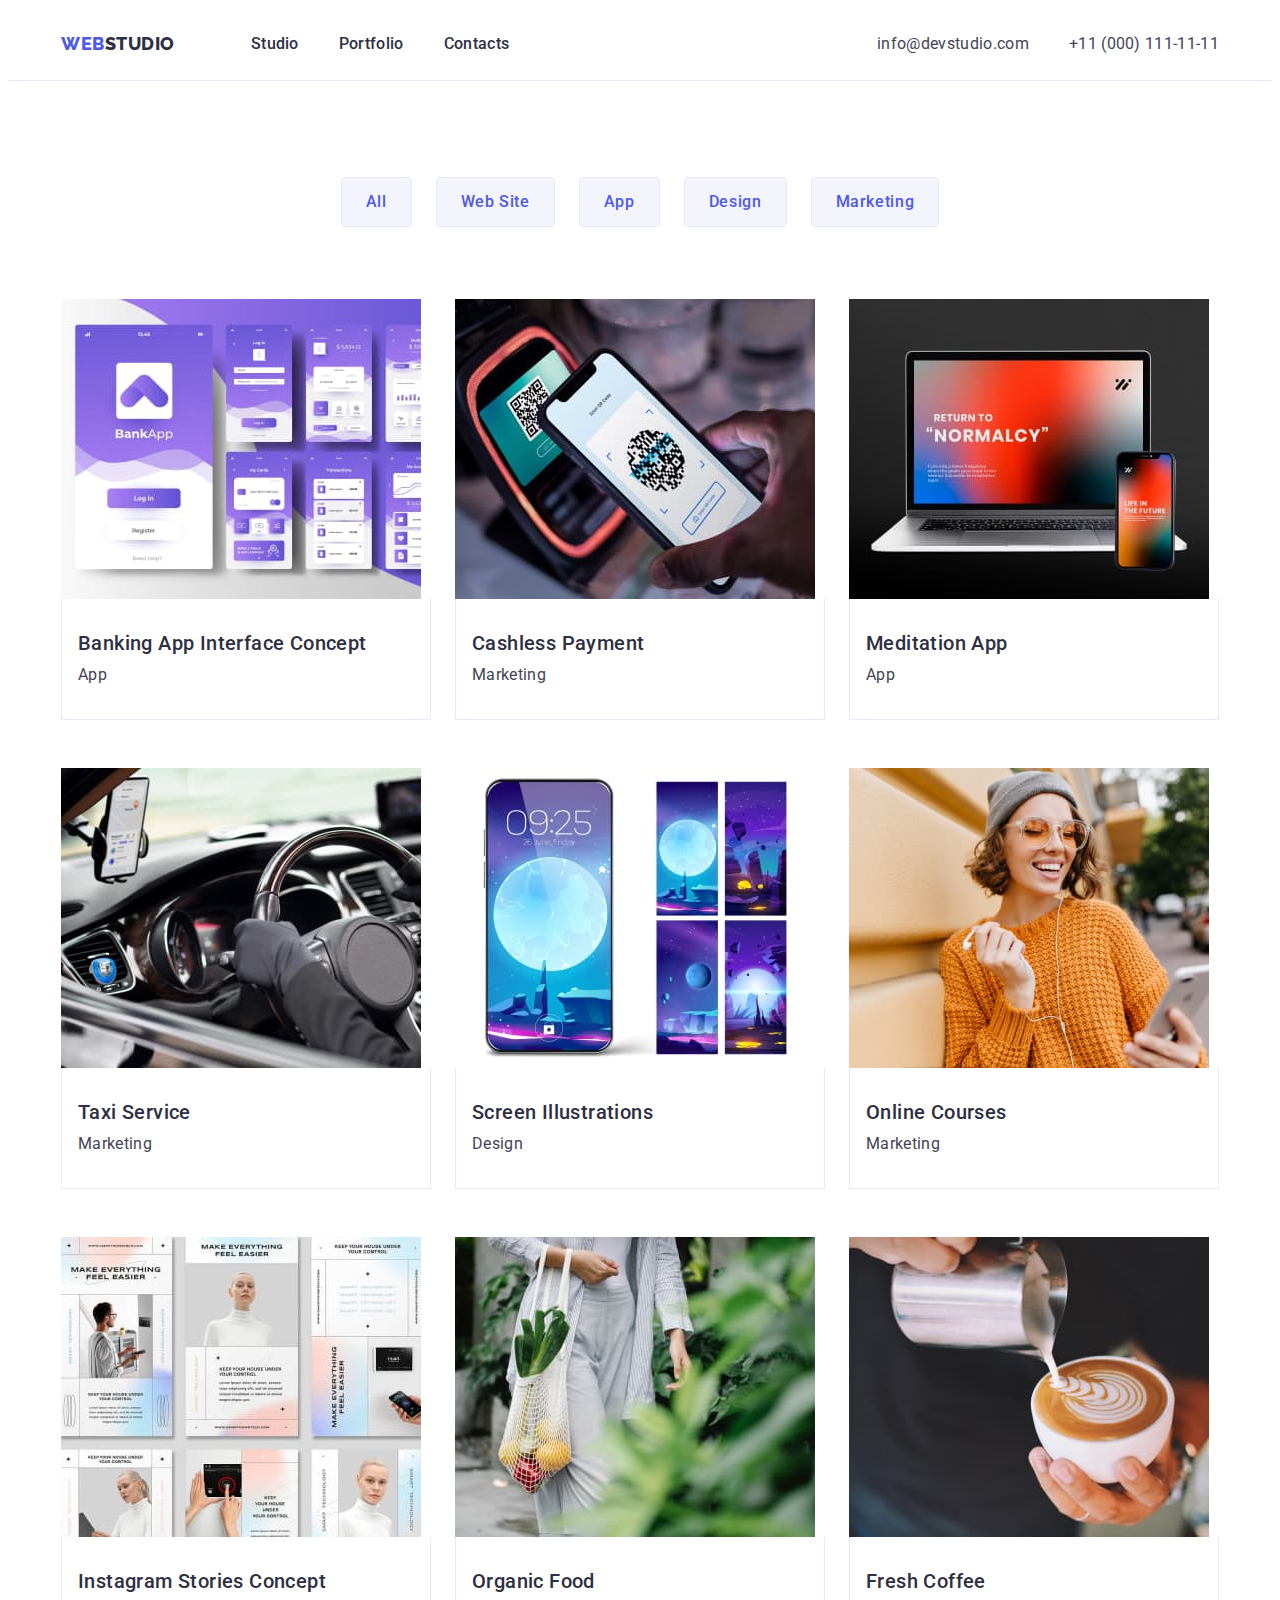
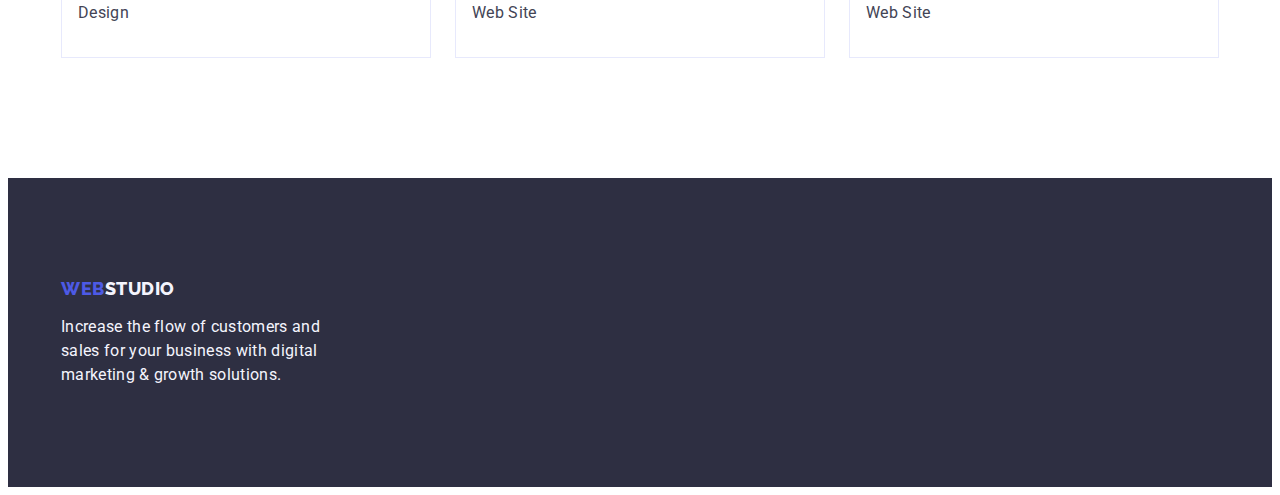
==== portfolio.html @ b285c912 "Initial commit" ====
<!DOCTYPE html>
<html lang="en">
  <head>
    <meta charset="UTF-8" />
    <meta http-equiv="X-UA-Compatible" content="IE=edge" />
    <meta name="viewport" content="width=device-width, initial-scale=1.0" />
    <title>Webstudio</title>
    <link rel="preconnect" href="https://fonts.googleapis.com" />
    <link rel="preconnect" href="https://fonts.gstatic.com" crossorigin />
    <link
      href="https://fonts.googleapis.com/css2?family=Raleway:wght@800&family=Roboto:wght@400;500;700;900&display=swap"
      rel="stylesheet"
    />
    <link
      rel="stylesheet"
      href="https://cdnjs.cloudflare.com/ajax/libs/modern-normalize/2.0.0/modern-normalize.min.css"
      integrity="sha512-4xo8blKMVCiXpTaLzQSLSw3KFOVPWhm/TRtuPVc4WG6kUgjH6J03IBuG7JZPkcWMxJ5huwaBpOpnwYElP/m6wg=="
      crossorigin="anonymous"
      referrerpolicy="no-referrer"
    />
    <link rel="stylesheet" href="./css/styles.css" />
  </head>

  <body>
    <header class="header">
      <div class="container header-container">
        <nav class="header-nav">
          <a href="./index.html" class="header-logo link"
            >Web<span class="header-logo-part">Studio</span></a
          >
          <ul class="header-list list">
            <li class="header-item">
              <a href="./index.html" class="header-link link">Studio</a>
            </li>
            <li class="header-item">
              <a href="./portfolio.html" class="header-link link">Portfolio</a>
            </li>
            <li class="header-item">
              <a href="" class="header-link link">Contacts</a>
            </li>
          </ul>
        </nav>
        <address class="address">
          <ul class="address-list list">
            <li class="address-item">
              <a href="mailto:info@devstudio.com" class="address-link link"
                >info@devstudio.com</a
              >
            </li>
            <li class="address-item">
              <a href="tel:+110001111111" class="address-link link"
                >+11 (000) 111-11-11</a
              >
            </li>
          </ul>
        </address>
      </div>
    </header>

    <main>
      <section class="filter">
        <div class="container">
          <h1 hidden class="filter-title">Filter</h1>
          <ul class="filter-list list">
            <li>
              <button type="button" class="filter-btn">All</button>
            </li>
            <li>
              <button type="button" class="filter-btn">Web Site</button>
            </li>
            <li>
              <button type="button" class="filter-btn">App</button>
            </li>
            <li>
              <button type="button" class="filter-btn">Design</button>
            </li>
            <li>
              <button type="button" class="filter-btn">Marketing</button>
            </li>
          </ul>

          <ul class="portfolio-list list">
            <li class="portfolio-item">
              <a href="" class="portfolio-link link">
                <img
                  src="./images/our-projects-1.jpg"
                  alt="bank application screen"
                  width="360"
                  height="300"
                />
                <div class="portfolio-name">
                  <h2 class="portfolio-item-title">
                    Banking App Interface Concept
                  </h2>
                  <p class="portfolio-item-text">App</p>
                </div></a
              >
            </li>
            <li class="portfolio-item">
              <a href="" class="portfolio-link link">
                <img
                  src="./images/our-projects-2.jpg"
                  alt="the phone reads the QR-code for contactless payments"
                  width="360"
                  height="300"
                />
                <div class="portfolio-name">
                  <h2 class="portfolio-item-title">Cashless Payment</h2>
                  <p class="portfolio-item-text">Marketing</p>
                </div></a
              >
            </li>
            <li class="portfolio-item">
              <a href="" class="portfolio-link link">
                <img
                  src="./images/our-projects-3.jpg"
                  alt="application screensaver image on phone and laptop screens"
                  width="360"
                  height="300"
                />
                <div class="portfolio-name">
                  <h2 class="portfolio-item-title">Meditation App</h2>
                  <p class="portfolio-item-text">App</p>
                </div></a
              >
            </li>
            <li class="portfolio-item">
              <a href="" class="portfolio-link link">
                <img
                  src="./images/our-projects-4.jpg"
                  alt="car helm"
                  width="360"
                  height="300"
                />
                <div class="portfolio-name">
                  <h2 class="portfolio-item-title">Taxi Service</h2>
                  <p class="portfolio-item-text">Marketing</p>
                </div></a
              >
            </li>
            <li class="portfolio-item">
              <a href="" class="portfolio-link link">
                <img
                  src="./images/our-projects-5.jpg"
                  alt="phone screen and four screensaver images"
                  width="360"
                  height="300"
                />
                <div class="portfolio-name">
                  <h2 class="portfolio-item-title">Screen Illustrations</h2>
                  <p class="portfolio-item-text">Design</p>
                </div></a
              >
            </li>
            <li class="portfolio-item">
              <a href="" class="portfolio-link link">
                <img
                  src="./images/our-projects-6.jpg"
                  alt="a girl with a phone"
                  width="360"
                  height="300"
                />
                <div class="portfolio-name">
                  <h2 class="portfolio-item-title">Online Courses</h2>
                  <p class="portfolio-item-text">Marketing</p>
                </div></a
              >
            </li>
            <li class="portfolio-item">
              <a href="" class="portfolio-link link">
                <img
                  src="./images/our-projects-7.jpg"
                  alt="page design options"
                  width="360"
                  height="300"
                />
                <div class="portfolio-name">
                  <h2 class="portfolio-item-title">
                    Instagram Stories Concept
                  </h2>
                  <p class="portfolio-item-text">Design</p>
                </div></a
              >
            </li>
            <li class="portfolio-item">
              <a href="" class="portfolio-link link">
                <img
                  src="./images/our-projects-8.jpg"
                  alt="Grid with vegetables and fruits"
                  width="360"
                  height="300"
                />
                <div class="portfolio-name">
                  <h2 class="portfolio-item-title">Organic Food</h2>
                  <p class="portfolio-item-text">Web Site</p>
                </div></a
              >
            </li>
            <li class="portfolio-item">
              <a href="" class="portfolio-link link">
                <img
                  src="./images/our-projects-9.jpg"
                  alt="Cup of coffee"
                  width="360"
                  height="300"
                />
                <div class="portfolio-name">
                  <h2 class="portfolio-item-title">Fresh Coffee</h2>
                  <p class="portfolio-item-text">Web Site</p>
                </div></a
              >
            </li>
          </ul>
        </div>
      </section>
    </main>

    <footer class="footer">
      <div class="container">
        <a href="./index.html" class="footer-logo link"
          >Web<span class="footer-logo-part">Studio</span></a
        >
        <p class="footer-text">
          Increase the flow of customers and sales for your business with
          digital marketing & growth solutions.
        </p>
      </div>
    </footer>
  </body>
</html>
---- css/styles.css ----
:root {
  --first-title-color: #2e2f42;
  --second-title-color: #434455;
  --first-logo: #4d5ae5;
  --first-btm-color: #ffffff;
  --second-btm-color: #4d5ae5;
  --first-background-btn: #f4f4fd;
  --border-btn: #e7e9fc;
}

body {
  font-family: "Roboto", sans-serif;
  color: #434455;
  background-color: #ffffff;
}

p,
h1,
h2,
h3 {
  margin: 0;
}

ul {
  margin: 0;
  padding: 0;
}

img {
  display: block;
  max-width: 100%;
  height: auto;
}

.list {
  list-style: none;
}

.link {
  text-decoration: none;
}

.visually-hidden {
  position: absolute;
  width: 1px;
  height: 1px;
  margin: -1px;
  border: 0;
  padding: 0;
  white-space: nowrap;
  clip-path: inset(100%);
  clip: rect(0 0 0 0);
  overflow: hidden;
}

.container {
  width: 1158px;
  padding: 0 15px;
  margin: 0 auto;
}

/** INDEX HTML  **/
/* Heder-nav */
.header {
  border-bottom: 1px solid #e7e9fc;
}

.header-logo {
  display: block;
  padding-top: 24px;
  padding-bottom: 24px;
  margin-right: 76px;

  color: var(--first-logo);
  font-family: "Raleway", sans-serif;
  font-weight: 800;
  font-size: 18px;
  line-height: 1.17;
  letter-spacing: 0.03em;
  text-transform: uppercase;
}

.header-logo-part {
  color: #2e2f42;
}

.header-container {
  display: flex;
  align-items: center;
  padding: 0 15px;
  margin: 0 auto;
}

.header-nav {
  display: flex;
  align-items: center;
}

.header-list {
  display: flex;
  gap: 40px;
}

.header-link {
  display: block;
  padding-top: 24px;
  padding-bottom: 24px;

  color: var(--first-title-color);
  font-weight: 500;
  font-size: 16px;
  line-height: 1.5;
  letter-spacing: 0.02em;
}

.header-link:hover,
.header-link:focus {
  color: #404bbf;
}

/* Address */
.address {
  font-style: normal;
  margin-left: auto;
}

.address-list {
  display: flex;
  align-items: center;
  /* justify-content: flex-end; */
  gap: 40px;
}

.address-link {
  display: block;
  padding-top: 24px;
  padding-bottom: 24px;

  color: var(--second-title-color);
  font-size: 16px;
  line-height: 1.5;
  letter-spacing: 0.02em;
}

.address-link:hover,
.address-link:focus {
  color: #404bbf;
}

/* Hero */
.hero {
  background: #2e2f42;
  text-align: center;
  padding: 188px 0;
}

.hero-title {
  display: flex;
  color: #ffffff;
  font-size: 56px;
  line-height: 1.07;
  text-align: center;
  letter-spacing: 0.02em;
  max-width: 496px;
  margin: 0 auto 48px;
}

.hero-btn {
  display: block;
  margin: 0 auto;
  border: none;
  min-width: 169px;
  height: 56px;
  color: var(--first-btm-color);
  font-family: inherit;
  font-style: normal;
  font-weight: 500;
  font-size: 16px;
  line-height: 1.5;
  letter-spacing: 0.04em;
  background: #4d5ae5;
  cursor: pointer;
  border-radius: 4px;
  padding: 16px 32px;
}

.hero-btn:hover,
.hero-btn:focus {
  background-color: #404bbf;
}

/* About */
.about {
  padding: 120px 0;
}

.about-list {
  display: flex;
  gap: 24px;
  justify-content: center;
}

.about-item {
  min-width: 264px;
  width: calc((100% - 72px) / 4);
}

.about-item-title {
  color: var(--first-title-color);
  font-weight: 500;
  font-size: 20px;
  line-height: 1.2;
  letter-spacing: 0.02em;
  margin-bottom: 8px;
}

.about-item-text {
  font-size: 16px;
  line-height: 1.5;
  letter-spacing: 0.02em;
}

/* Our works(What are we doing) */
.our-works {
  padding-bottom: 120px;
}

.our-works-title {
  color: var(--first-title-color);
  font-size: 36px;
  line-height: 1.11;
  text-align: center;
  letter-spacing: 0.02em;
  text-transform: capitalize;
  margin-bottom: 72px;
}

.our-works-list {
  display: flex;
  gap: 24px;
}

.our-works-item {
  width: calc((100% - 48px) / 3);
}

/* Our team */
.team {
  background-color: #f4f4fd;
  padding: 120px 0;
}

.team-title {
  color: var(--first-title-color);
  font-size: 36px;
  line-height: 1.11;
  text-align: center;
  letter-spacing: 0.02em;
  text-transform: capitalize;
  margin-bottom: 72px;
}

.team-list {
  display: flex;
  gap: 24px;
}

.team-item {
  width: calc((100% - 72px) / 4);
  background-color: #ffffff;
  border-radius: 0px 0px 4px 4px;
}

.container-team-name {
  padding: 32px 16px;
}

.team-item-name {
  color: var(--first-title-color);
  font-weight: 500;
  font-size: 20px;
  line-height: 1.2;
  text-align: center;
  letter-spacing: 0.02em;
  margin-bottom: 8px;
}

.team-item-profession {
  font-size: 16px;
  line-height: 1.5;
  text-align: center;
  letter-spacing: 0.02em;
}

/* Footer */
.footer {
  background: #2e2f42;
  padding: 100px 0;
}

.footer-logo {
  display: inline-block;
  margin-bottom: 16px;
  color: var(--first-logo);
  font-family: "Raleway", sans-serif;
  font-weight: 800;
  font-size: 18px;
  line-height: 1.17;
  letter-spacing: 0.03em;
  text-transform: uppercase;
}

.footer-logo-part {
  color: #f4f4fd;
}

.footer-text {
  display: block;
  max-width: 264px;
  color: #f4f4fd;
  font-size: 16px;
  line-height: 1.5;
  letter-spacing: 0.02em;
}

/**PORTFOLIO **/
/* Filter */
.filter {
  padding: 96px 0 120px;
}

.filter-list {
  display: flex;
  justify-content: center;
  gap: 24px;
  margin-bottom: 72px;
}

.filter-btn {
  padding: 12px 24px;
  justify-content: center;
  color: var(--second-btm-color);
  font-family: inherit;
  font-style: normal;
  font-weight: 500;
  font-size: 16px;
  line-height: 1.5;
  text-align: center;
  letter-spacing: 0.04em;
  background-color: var(--first-background-btn);
  cursor: pointer;
  border-radius: 4px;
  border: 1px solid var(--border-btn);
}

.filter-btn:hover,
.filter-btn:focus {
  color: #ffffff;
  background: #404bbf;
  border: 1px solid transparent;
}

/* Portfolio */
.portfolio-list {
  display: flex;
  flex-wrap: wrap;
  column-gap: 24px;
  row-gap: 48px;
}

.portfolio-item {
  width: calc((100% - 48px) / 3);
}

.portfolio-name {
  padding: 32px 16px;
  border: 1px solid #e7e9fc;
  border-top: none;
}

.portfolio-item-title {
  color: var(--first-title-color);
  font-weight: 500;
  font-size: 20px;
  line-height: 1.2;
  letter-spacing: 0.02em;
  margin-bottom: 8px;
}

.portfolio-item-text {
  color: var(--second-title-color);
  font-style: 16px;
  line-height: 1.5;
  letter-spacing: 0.02em;
}
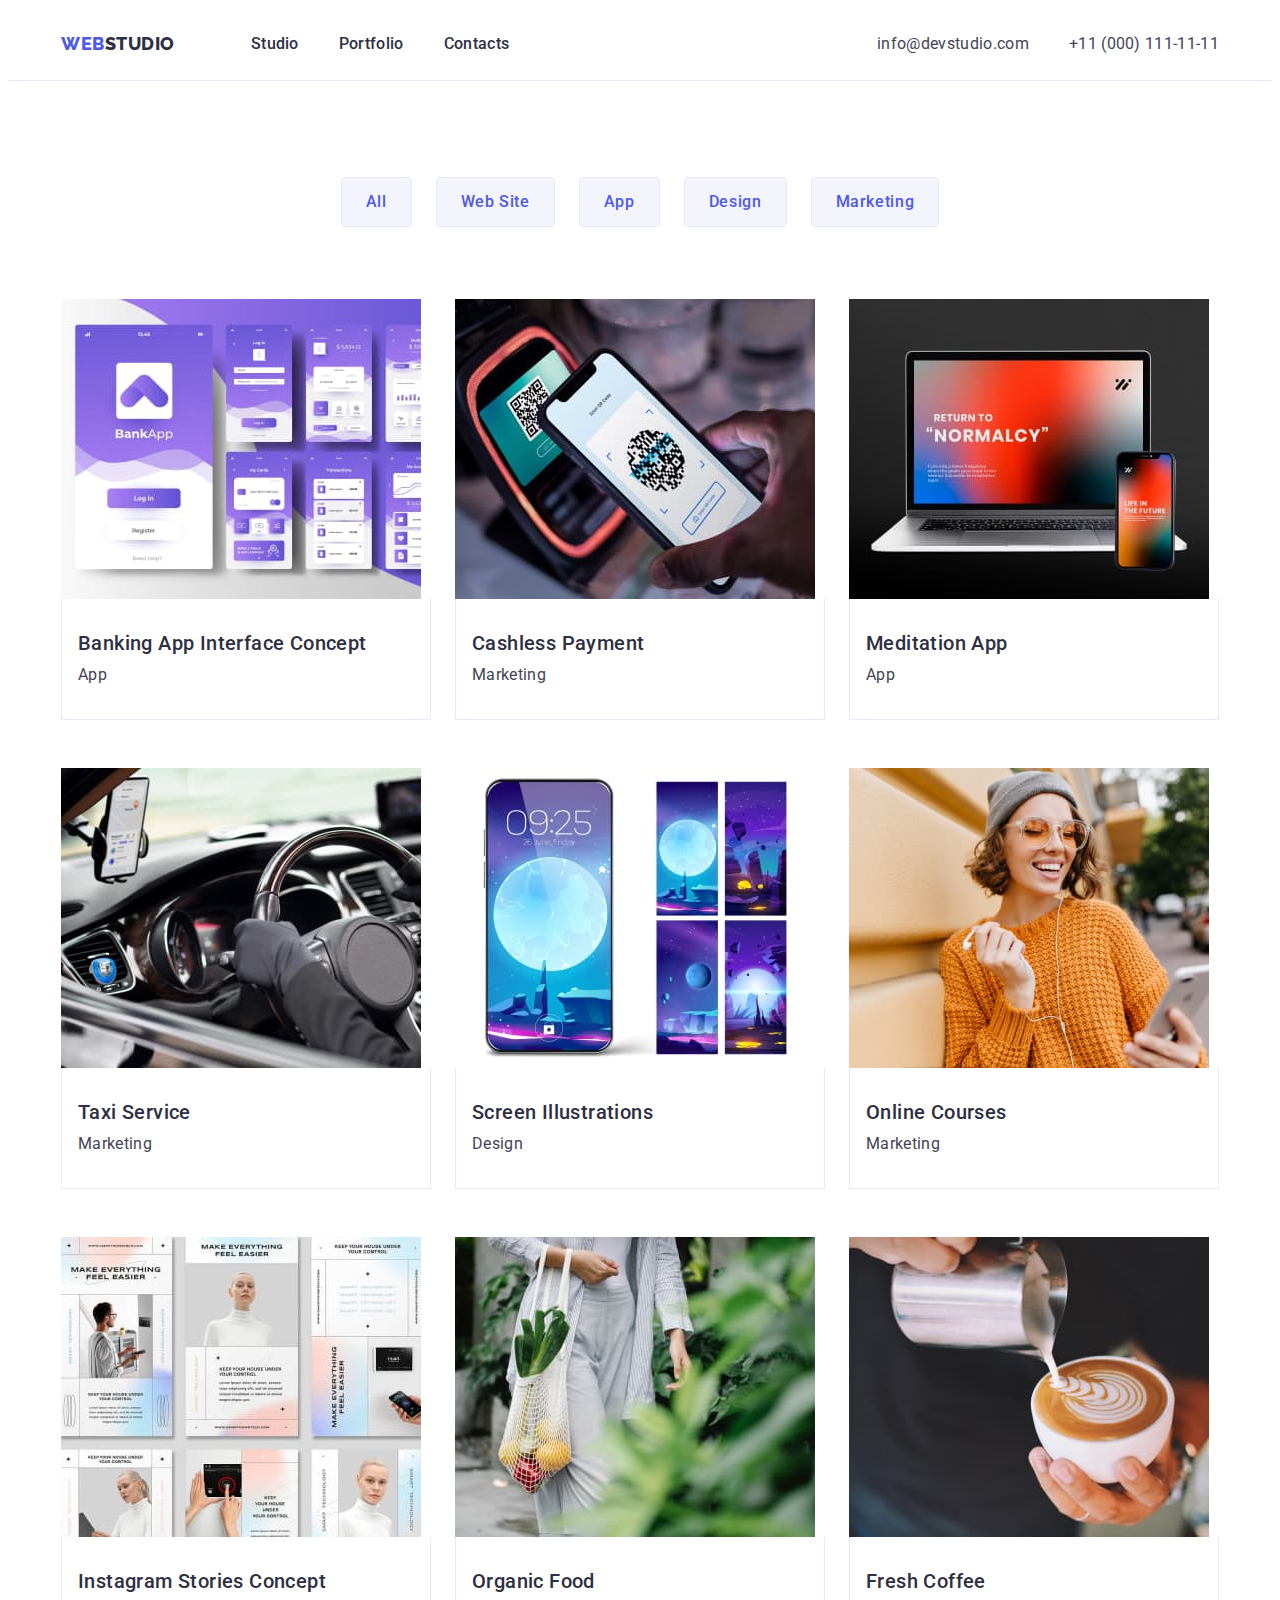
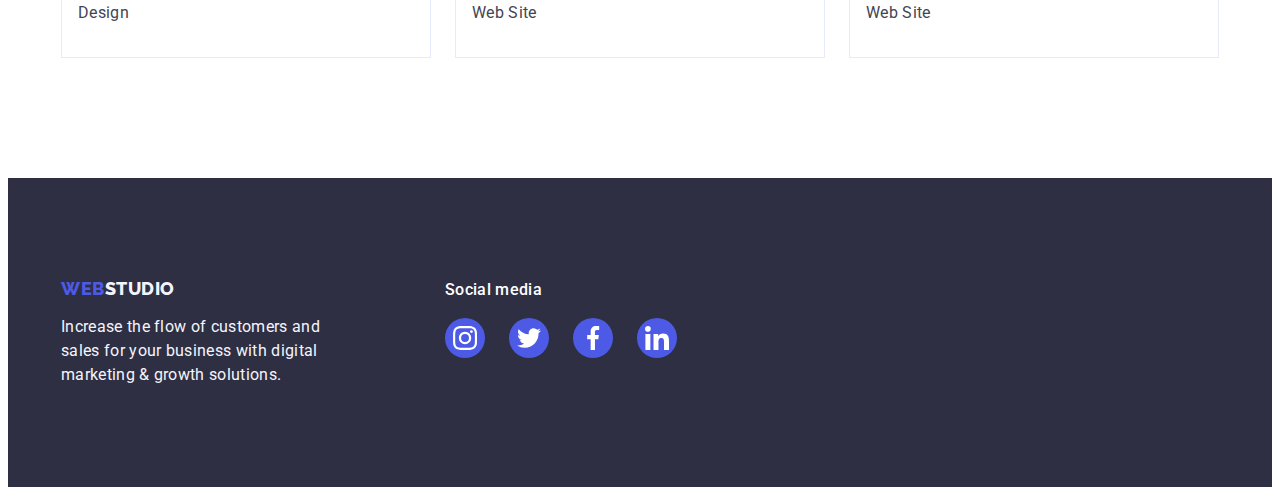
==== commit 8d580f44: "svg" ====
--- a/portfolio.html
+++ b/portfolio.html
@@ -216,14 +216,69 @@
     </main>
 
     <footer class="footer">
-      <div class="container">
-        <a href="./index.html" class="footer-logo link"
-          >Web<span class="footer-logo-part">Studio</span></a
-        >
-        <p class="footer-text">
-          Increase the flow of customers and sales for your business with
-          digital marketing & growth solutions.
-        </p>
+      <div class="footer-container container">
+        <div class="logo-footer-container">
+          <a href="./index.html" class="footer-logo link"
+            >Web<span class="footer-logo-part">Studio</span></a
+          >
+          <p class="footer-text">
+            Increase the flow of customers and sales for your business with
+            digital marketing & growth solutions.
+          </p>
+        </div>
+        <div class="soc-container">
+          <p class="soc-text">Social media</p>
+          <ul class="footer-soc-list list">
+            <li class="footer-soc-item">
+              <a
+                href=""
+                class="footer-soc-link link"
+                target="_blank"
+                rel="noopener noreferrer"
+              >
+                <svg class="footer-soc-icon" width="24px" height="24px">
+                  <use href="./images/icons.svg.svg#icon-instagram"></use>
+                </svg>
+              </a>
+            </li>
+            <li class="footer-soc-item">
+              <a
+                href=""
+                class="footer-soc-link link"
+                target="_blank"
+                rel="noopener noreferrer"
+              >
+                <svg class="footer-soc-icon" width="24px" height="24px">
+                  <use href="./images/icons.svg.svg#icon-twitter"></use>
+                </svg>
+              </a>
+            </li>
+            <li class="footer-soc-item">
+              <a
+                href=""
+                class="footer-soc-link link"
+                target="_blank"
+                rel="noopener noreferrer"
+              >
+                <svg class="footer-soc-icon" width="24px" height="24px">
+                  <use href="./images/icons.svg.svg#icon-facebook"></use>
+                </svg>
+              </a>
+            </li>
+            <li class="footer-soc-item">
+              <a
+                href=""
+                class="footer-soc-link link"
+                target="_blank"
+                rel="noopener noreferrer"
+              >
+                <svg class="footer-soc-icon" width="24px" height="24px">
+                  <use href="./images/icons.svg.svg#icon-linkedin"></use>
+                </svg>
+              </a>
+            </li>
+          </ul>
+        </div>
       </div>
     </footer>
   </body>
--- a/css/styles.css
+++ b/css/styles.css
@@ -149,7 +149,16 @@
 
 /* Hero */
 .hero {
+  min-width: 1440px;
   background: #2e2f42;
+  background-image: linear-gradient(
+      rgba(46, 47, 66, 0.7),
+      rgba(46, 47, 66, 0.7)
+    ),
+    url(../images/hero-bg.jpg);
+  background-repeat: no-repeat;
+  background-position: center;
+  background-size: cover;
   text-align: center;
   padding: 188px 0;
 }
@@ -205,6 +214,16 @@
   width: calc((100% - 72px) / 4);
 }
 
+.container-about-icons {
+  display: flex;
+  justify-content: center;
+  align-items: center;
+  width: 264px;
+  height: 112px;
+  background: #f4f4fd;
+  border-radius: 4px;
+}
+
 .about-item-title {
   color: var(--first-title-color);
   font-weight: 500;
@@ -212,6 +231,7 @@
   line-height: 1.2;
   letter-spacing: 0.02em;
   margin-bottom: 8px;
+  margin-top: 8px;
 }
 
 .about-item-text {
@@ -269,6 +289,8 @@
   width: calc((100% - 72px) / 4);
   background-color: #ffffff;
   border-radius: 0px 0px 4px 4px;
+  box-shadow: 0px 1px 6px rgba(46, 47, 66, 0.08),
+    0px 1px 1px rgba(46, 47, 66, 0.16), 0px 2px 1px rgba(46, 47, 66, 0.08);
 }
 
 .container-team-name {
@@ -290,9 +312,92 @@
   line-height: 1.5;
   text-align: center;
   letter-spacing: 0.02em;
+  margin-bottom: 8px;
+}
+.team-soc-list {
+  display: flex;
+  justify-content: center;
+  gap: 24px;
+}
+
+.team-soc-item {
+  width: 40px;
+  height: 40px;
+}
+
+.team-soc-link {
+  width: 100%;
+  height: 100%;
+  background-color: #4d5ae5;
+  border-radius: 50%;
+  display: flex;
+  align-items: center;
+  justify-content: center;
+  color: #ffffff;
+}
+
+.team-soc-icon {
+  fill: currentColor;
+}
+
+.team-soc-link:hover,
+.team-soc-link:focus {
+  background-color: #31d0aa;
+}
+
+/* Customers */
+.customers {
+  padding-top: 120px;
+  padding-bottom: 120px;
+}
+
+.customers-title {
+  color: var(--first-title-color);
+  font-size: 36px;
+  line-height: 1.11;
+  text-align: center;
+  letter-spacing: 0.02em;
+  text-transform: capitalize;
+  margin-bottom: 72px;
+}
+.customers-list {
+  display: flex;
+  gap: 24px;
+}
+
+.customers-item {
+  width: calc((100%-120px) / 6);
+  height: 88px;
+}
+
+.customers-link {
+  width: 100%;
+  height: 100%;
+  border: 1px solid #8e8f99;
+  border-radius: 4px;
+  display: flex;
+  align-items: center;
+  justify-content: center;
+  color: #8e8f99;
+}
+
+.customers-icon {
+  width: 104px;
+  height: 56px;
+  fill: currentColor;
+}
+.customers-link:hover,
+.customers-link:focus {
+  border-color: #404bbf;
+  color: #404bbf;
 }
 
 /* Footer */
+.footer-container {
+  display: flex;
+  justify-content: start;
+}
+
 .footer {
   background: #2e2f42;
   padding: 100px 0;
@@ -323,6 +428,51 @@
   letter-spacing: 0.02em;
 }
 
+.soc-container {
+  margin-left: 120px;
+}
+.soc-text {
+  justify-content: center;
+  align-items: center;
+  font-weight: 500;
+  font-size: 16px;
+  line-height: 1.5;
+  letter-spacing: 0.02em;
+  color: #ffffff;
+  margin-bottom: 16px;
+}
+
+.footer-soc-list {
+  display: flex;
+  justify-content: center;
+  gap: 24px;
+}
+
+.footer-soc-item {
+  width: 40px;
+  height: 40px;
+}
+
+.footer-soc-link {
+  width: 100%;
+  height: 100%;
+  background-color: #4d5ae5;
+  border-radius: 50%;
+  display: flex;
+  align-items: center;
+  justify-content: center;
+  color: #ffffff;
+}
+
+.footer-soc-icon {
+  fill: currentColor;
+}
+
+.footer-soc-link:hover,
+.footer-soc-link:focus {
+  background-color: #31d0aa;
+}
+
 /**PORTFOLIO **/
 /* Filter */
 .filter {
@@ -358,6 +508,8 @@
   color: #ffffff;
   background: #404bbf;
   border: 1px solid transparent;
+  box-shadow: 0px 3px 1px rgba(0, 0, 0, 0.1), 0px 2px 1px rgba(0, 0, 0, 0.08),
+    0px 2px 2px rgba(0, 0, 0, 0.12);
 }
 
 /* Portfolio */
@@ -370,6 +522,11 @@
 
 .portfolio-item {
   width: calc((100% - 48px) / 3);
+}
+
+.portfolio-item:hover {
+  box-shadow: 0px 1px 6px rgba(46, 47, 66, 0.08),
+    0px 1px 1px rgba(46, 47, 66, 0.16), 0px 2px 1px rgba(46, 47, 66, 0.08);
 }
 
 .portfolio-name {
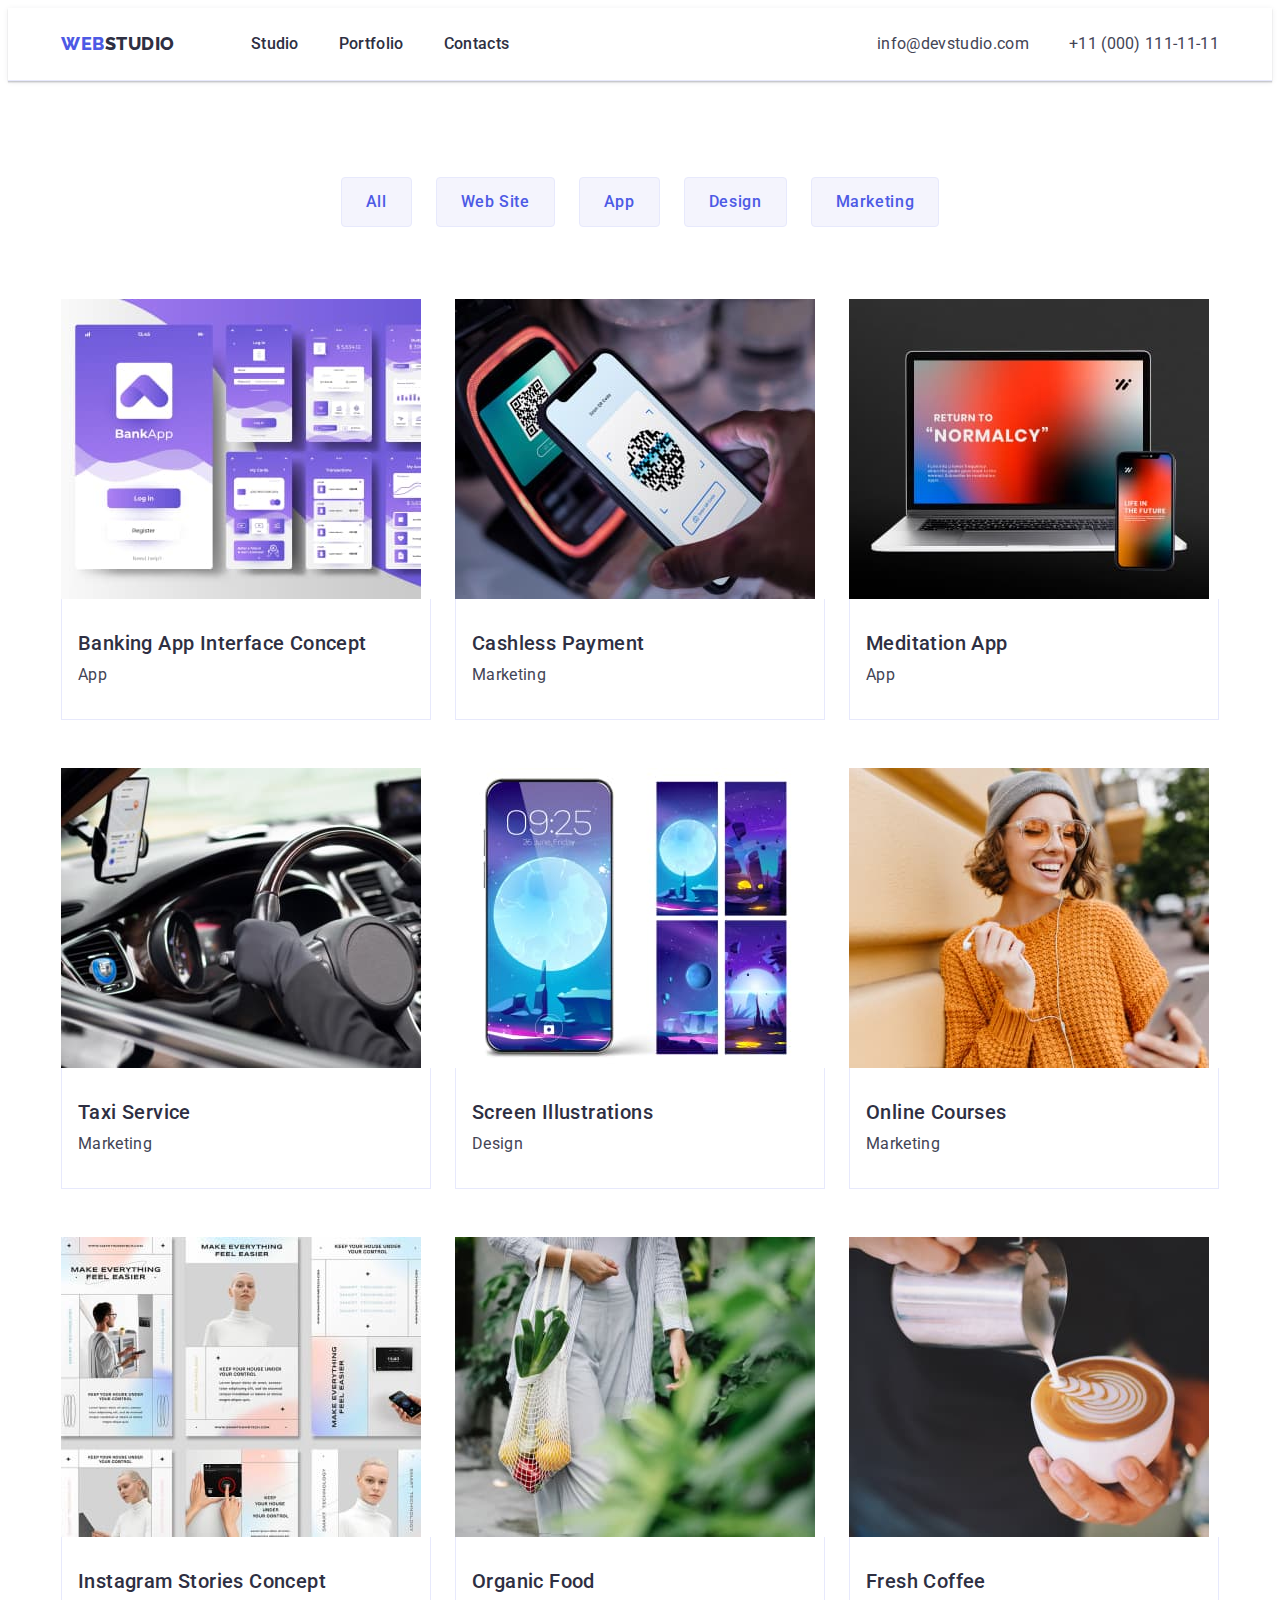
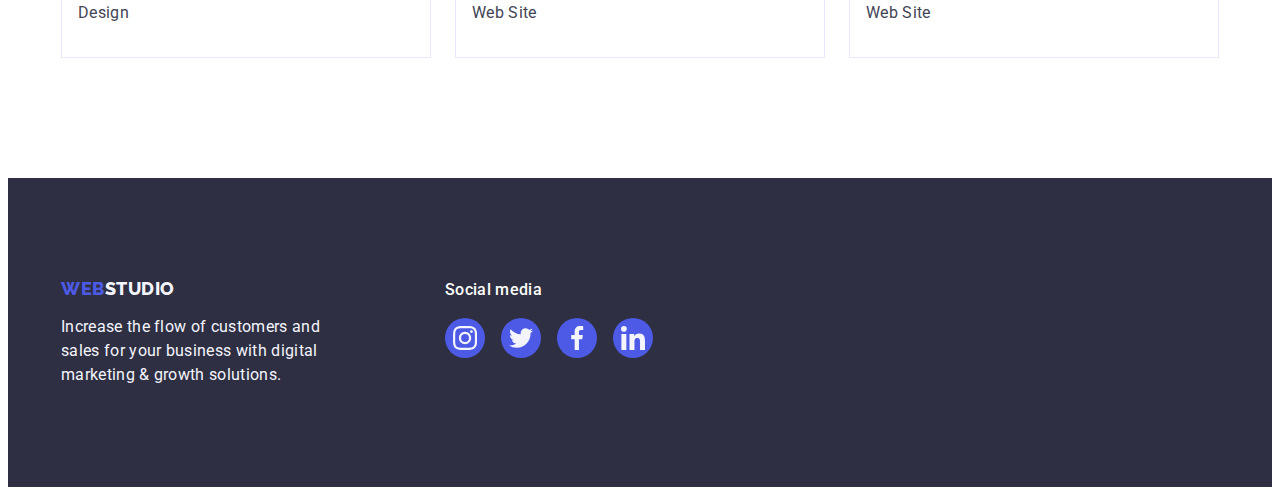
==== commit bd2049ef: "edits-1" ====
--- a/portfolio.html
+++ b/portfolio.html
@@ -236,44 +236,44 @@
                 target="_blank"
                 rel="noopener noreferrer"
               >
-                <svg class="footer-soc-icon" width="24px" height="24px">
-                  <use href="./images/icons.svg.svg#icon-instagram"></use>
-                </svg>
-              </a>
-            </li>
-            <li class="footer-soc-item">
-              <a
-                href=""
-                class="footer-soc-link link"
-                target="_blank"
-                rel="noopener noreferrer"
-              >
-                <svg class="footer-soc-icon" width="24px" height="24px">
-                  <use href="./images/icons.svg.svg#icon-twitter"></use>
-                </svg>
-              </a>
-            </li>
-            <li class="footer-soc-item">
-              <a
-                href=""
-                class="footer-soc-link link"
-                target="_blank"
-                rel="noopener noreferrer"
-              >
-                <svg class="footer-soc-icon" width="24px" height="24px">
-                  <use href="./images/icons.svg.svg#icon-facebook"></use>
-                </svg>
-              </a>
-            </li>
-            <li class="footer-soc-item">
-              <a
-                href=""
-                class="footer-soc-link link"
-                target="_blank"
-                rel="noopener noreferrer"
-              >
-                <svg class="footer-soc-icon" width="24px" height="24px">
-                  <use href="./images/icons.svg.svg#icon-linkedin"></use>
+                <svg class="footer-soc-icon" width="24" height="24">
+                  <use href="./images/icons.svg#icon-instagram"></use>
+                </svg>
+              </a>
+            </li>
+            <li class="footer-soc-item">
+              <a
+                href=""
+                class="footer-soc-link link"
+                target="_blank"
+                rel="noopener noreferrer"
+              >
+                <svg class="footer-soc-icon" width="24" height="24">
+                  <use href="./images/icons.svg#icon-twitter"></use>
+                </svg>
+              </a>
+            </li>
+            <li class="footer-soc-item">
+              <a
+                href=""
+                class="footer-soc-link link"
+                target="_blank"
+                rel="noopener noreferrer"
+              >
+                <svg class="footer-soc-icon" width="24" height="24">
+                  <use href="./images/icons.svg#icon-facebook"></use>
+                </svg>
+              </a>
+            </li>
+            <li class="footer-soc-item">
+              <a
+                href=""
+                class="footer-soc-link link"
+                target="_blank"
+                rel="noopener noreferrer"
+              >
+                <svg class="footer-soc-icon" width="24" height="24">
+                  <use href="./images/icons.svg#icon-linkedin"></use>
                 </svg>
               </a>
             </li>
--- a/css/styles.css
+++ b/css/styles.css
@@ -63,6 +63,8 @@
 /* Heder-nav */
 .header {
   border-bottom: 1px solid #e7e9fc;
+  box-shadow: 0px 2px 1px rgba(46, 47, 66, 0.08),
+    0px 1px 1px rgba(46, 47, 66, 0.16), 0px 1px 6px rgba(46, 47, 66, 0.08);
 }
 
 .header-logo {
@@ -149,7 +151,7 @@
 
 /* Hero */
 .hero {
-  min-width: 1440px;
+  max-width: 1440px;
   background: #2e2f42;
   background-image: linear-gradient(
       rgba(46, 47, 66, 0.7),
@@ -161,6 +163,7 @@
   background-size: cover;
   text-align: center;
   padding: 188px 0;
+  margin: 0 auto;
 }
 
 .hero-title {
@@ -222,6 +225,7 @@
   height: 112px;
   background: #f4f4fd;
   border-radius: 4px;
+  margin-bottom: 8px;
 }
 
 .about-item-title {
@@ -231,7 +235,6 @@
   line-height: 1.2;
   letter-spacing: 0.02em;
   margin-bottom: 8px;
-  margin-top: 8px;
 }
 
 .about-item-text {
@@ -333,16 +336,15 @@
   display: flex;
   align-items: center;
   justify-content: center;
-  color: #ffffff;
 }
 
 .team-soc-icon {
-  fill: currentColor;
+  fill: var(--first-background-btn);
 }
 
 .team-soc-link:hover,
 .team-soc-link:focus {
-  background-color: #31d0aa;
+  background-color: #404bbf;
 }
 
 /* Customers */
@@ -396,6 +398,11 @@
 .footer-container {
   display: flex;
   justify-content: start;
+  align-items: baseline;
+}
+
+.logo-footer-container {
+  margin-right: 120px;
 }
 
 .footer {
@@ -428,9 +435,6 @@
   letter-spacing: 0.02em;
 }
 
-.soc-container {
-  margin-left: 120px;
-}
 .soc-text {
   justify-content: center;
   align-items: center;
@@ -445,7 +449,7 @@
 .footer-soc-list {
   display: flex;
   justify-content: center;
-  gap: 24px;
+  gap: 16px;
 }
 
 .footer-soc-item {
@@ -461,11 +465,10 @@
   display: flex;
   align-items: center;
   justify-content: center;
-  color: #ffffff;
 }
 
 .footer-soc-icon {
-  fill: currentColor;
+  fill: var(--first-background-btn);
 }
 
 .footer-soc-link:hover,
@@ -524,7 +527,12 @@
   width: calc((100% - 48px) / 3);
 }
 
-.portfolio-item:hover {
+.portfolio-link {
+  display: block;
+}
+
+.portfolio-link:hover,
+.portfolio-link:focus {
   box-shadow: 0px 1px 6px rgba(46, 47, 66, 0.08),
     0px 1px 1px rgba(46, 47, 66, 0.16), 0px 2px 1px rgba(46, 47, 66, 0.08);
 }
